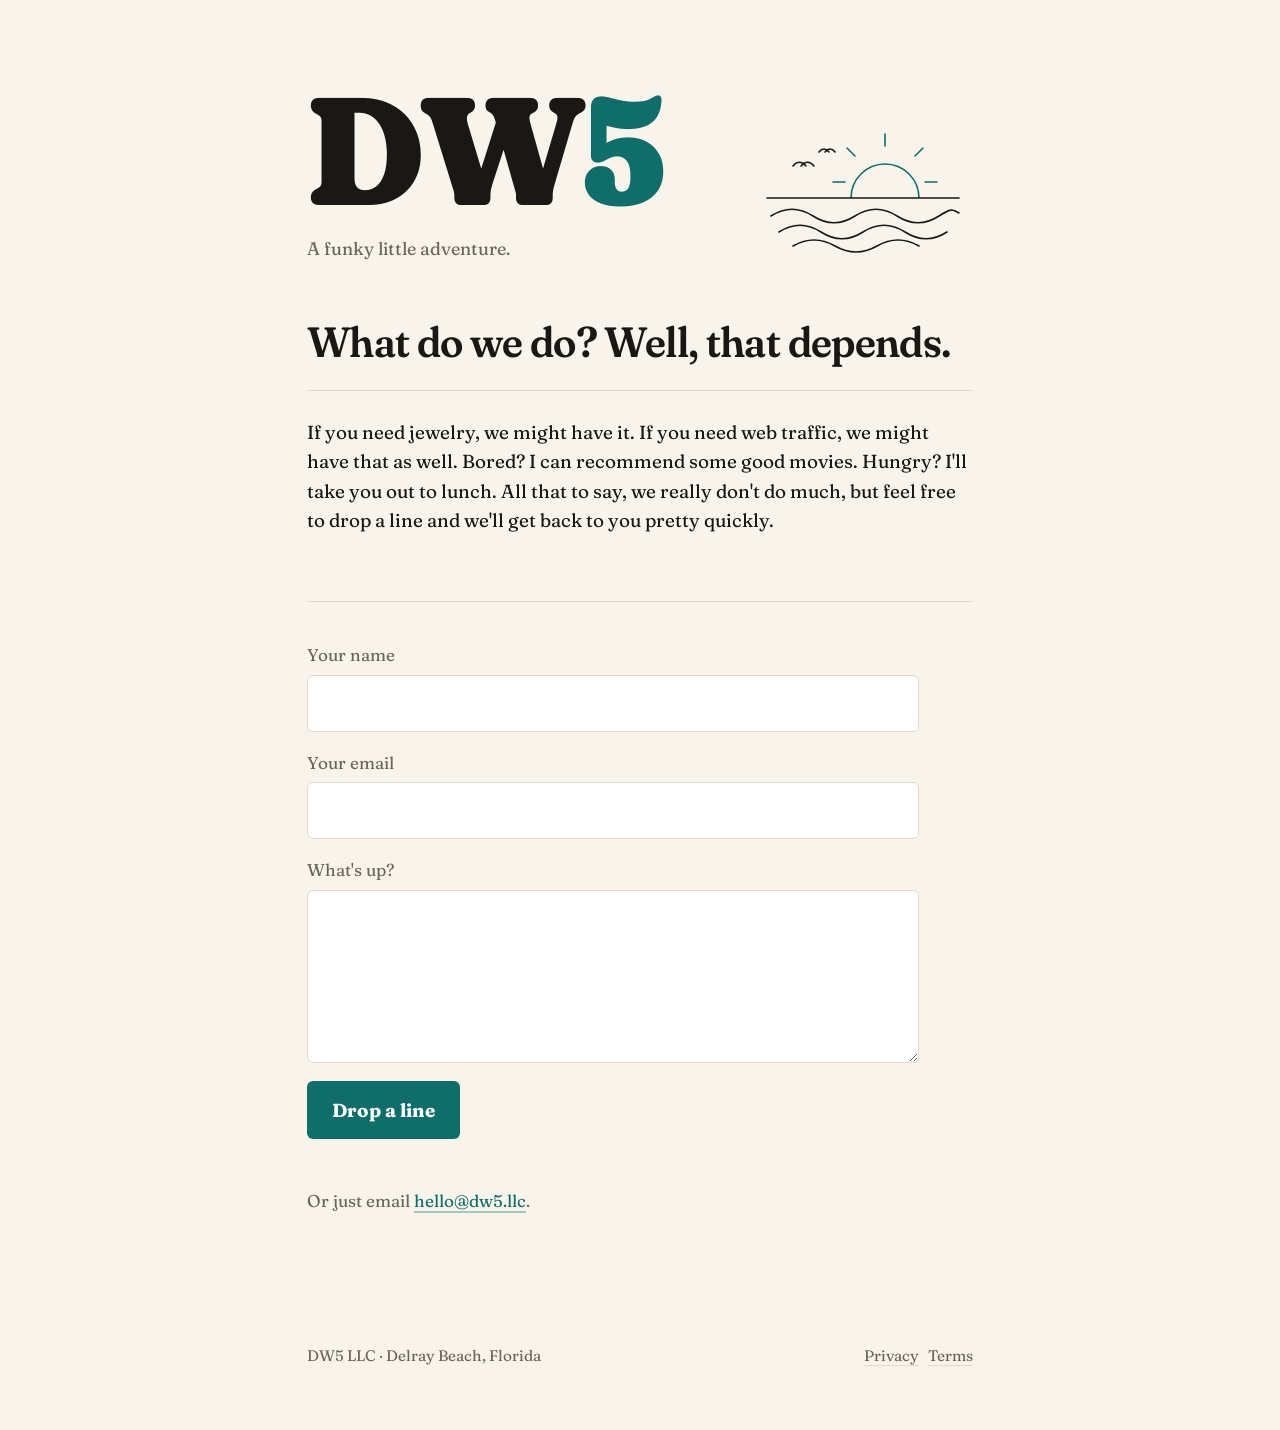
==== index.html @ f7a54632 "Add files via upload" ====
<!doctype html>
<html lang="en">
<head>
<meta charset="utf-8">
<meta name="viewport" content="width=device-width,initial-scale=1">
<title>DW5 — A funky little adventure</title>
<meta name="description" content="DW5 LLC, Delray Beach, Florida. If you need jewelry, we might have it. If you need web traffic, we might have that too. Drop a line.">
<link rel="preconnect" href="https://fonts.googleapis.com"><link rel="preconnect" href="https://fonts.gstatic.com" crossorigin>
<link href="https://fonts.googleapis.com/css2?family=Fraunces:opsz,wght,SOFT,WONK@9..144,400..900,0..100,0..1&display=swap" rel="stylesheet">
<link rel="stylesheet" href="styles.css">
</head>
<body>
<header class="site"><div class="wrap hero">
  <div>
    <a class="mark" href="/" aria-label="DW5">DW<span>5</span></a>
    <p class="tag">A funky little adventure.</p>
  </div>
  <svg class="art" viewBox="0 0 220 150" role="img" aria-label="Sun setting over the sea" xmlns="http://www.w3.org/2000/svg" fill="none" stroke-linecap="round" stroke-linejoin="round">
    <defs><clipPath id="above"><rect x="0" y="0" width="220" height="92"/></clipPath></defs>
    <g stroke="#0F6E6A" stroke-width="1.6">
      <circle cx="132" cy="92" r="34" clip-path="url(#above)"/>
      <path d="M132 40 v-12 M162 50 l8 -8 M172 76 h12 M102 50 l-8 -8 M92 76 h-12"/>
    </g>
    <g stroke="#1A1815" stroke-width="1.6">
      <path d="M14 92 h192"/>
      <path d="M18 110 c14 -9 28 -9 42 0 s28 9 42 0 s28 -9 42 0 s28 9 42 0 s14 -6 20 -3"/>
      <path d="M26 126 c14 -9 28 -9 42 0 s28 9 42 0 s28 -9 42 0 s28 9 42 0"/>
      <path d="M40 140 c14 -8 28 -8 42 0 s28 8 42 0 s28 -8 42 0"/>
      <path d="M40 60 c4 -5 9 -5 13 0 M48 60 c4 -5 9 -5 13 0"/>
      <path d="M66 46 c3 -4 7 -4 10 0 M72 46 c3 -4 7 -4 10 0"/>
    </g>
  </svg>
</div></header>
<main><div class="wrap">
  <h1>What do we do? Well, that depends.</h1>
  <section class="about">
    <p>If you need jewelry, we might have it. If you need web traffic, we might have that as well. Bored? I can recommend some good movies. Hungry? I'll take you out to lunch. All that to say, we really don't do much, but feel free to drop a line and we'll get back to you pretty quickly.</p>
  </section>
  <section class="contact">
    <form id="contact" novalidate>
      <label>Your name<input name="name" type="text" autocomplete="name" required></label>
      <label>Your email<input name="email" type="email" autocomplete="email" required></label>
      <label>What's up?<textarea name="message" rows="5" required></textarea></label>
      <input name="company" type="text" tabindex="-1" autocomplete="off" class="hp" aria-hidden="true">
      <button type="submit">Drop a line</button>
      <p class="status" role="status" aria-live="polite"></p>
    </form>
    <p class="alt">Or just email <a href="mailto:hello@dw5.llc">hello@dw5.llc</a>.</p>
  </section>
</div></main>
<footer class="site"><div class="wrap">
  <div>DW5 LLC · Delray Beach, Florida</div>
  <div><a href="privacy.html">Privacy</a> &nbsp; <a href="terms.html">Terms</a></div>
</div></footer>
<script>
(function(){
  var f=document.getElementById('contact'), st=f.querySelector('.status'), btn=f.querySelector('button');
  f.addEventListener('submit',async function(e){
    e.preventDefault();
    var d=Object.fromEntries(new FormData(f).entries());
    if(!d.name.trim()||!/^[^@\s]+@[^@\s]+\.[^@\s]+$/.test(d.email)||!d.message.trim()){ st.textContent='Need a name, a real email, and a message.'; return; }
    btn.disabled=true; st.textContent='Sending…';
    try{
      var r=await fetch('/api/contact',{method:'POST',headers:{'Content-Type':'application/json'},body:JSON.stringify(d)});
      var j=await r.json().catch(function(){return {};});
      if(r.ok&&j.ok){ st.textContent='Got it. Talk soon.'; f.reset(); }
      else { st.textContent=(j.error||'Something went wrong')+' — email hello@dw5.llc instead.'; btn.disabled=false; }
    }catch(err){ st.textContent='Couldn\'t send — email hello@dw5.llc instead.'; btn.disabled=false; }
  });
})();
</script>
</body>
</html>
---- styles.css ----
:root{--paper:#F8F4EC;--ink:#1A1815;--soft:#6B665C;--sea:#0F6E6A;--rule:#E1DACB}
*{box-sizing:border-box}
html{font-size:18px;-webkit-text-size-adjust:100%}
body{margin:0;background:var(--paper);color:var(--ink);font-family:"Fraunces",Georgia,serif;font-variation-settings:"opsz" 14,"SOFT" 50;line-height:1.55}
a{color:var(--sea);text-decoration:none;border-bottom:2px solid rgba(15,110,106,.35)}
a:hover{border-bottom-color:var(--sea)}
a:focus-visible{outline:2px solid var(--sea);outline-offset:4px}
.wrap{max-width:40rem;margin:0 auto;padding:0 1.5rem}
/* wordmark */
.mark{display:inline-block;font-weight:900;font-size:clamp(4.5rem,14vw,8.5rem);line-height:.9;letter-spacing:-.04em;color:var(--ink);border:0;font-variation-settings:"opsz" 144,"SOFT" 100,"WONK" 1}
.mark span{color:var(--sea)}
.tag{margin:.9rem 0 0;color:var(--soft);font-size:1rem}
header.site{padding:4.5rem 0 3rem}
main{padding:0 0 3rem}
h1{font-size:clamp(1.7rem,4.2vw,2.35rem);line-height:1.2;font-weight:600;margin:0 0 1.25rem;letter-spacing:-.015em;font-variation-settings:"opsz" 72,"SOFT" 60}
p{margin:0 0 1.15rem;max-width:62ch;font-size:1.05rem}
.about{padding:1.5rem 0 2.5rem;border-top:1px solid var(--rule)}
.contact{padding:2.25rem 0 0;border-top:1px solid var(--rule)}
.contact h2{font-size:1rem;color:var(--soft);font-weight:400;margin:0 0 .6rem}
.contact a.big{font-size:clamp(1.4rem,4vw,2rem);font-weight:600;letter-spacing:-.01em;display:inline-block;margin-bottom:.25rem;border-bottom-width:3px}
.contact p{margin-top:.4rem}
footer.site{padding:3rem 0 3.5rem;color:var(--soft);font-size:.85rem}
footer.site a{color:var(--soft);border-bottom:1px solid var(--rule)}
footer.site .wrap{display:flex;justify-content:space-between;flex-wrap:wrap;gap:.75rem}
.legal{padding:3rem 0}
.legal h1{font-size:1.9rem}
.legal h2{font-size:1.1rem;margin:2rem 0 .5rem}
.legal .back{display:inline-block;margin-bottom:2rem;font-size:.95rem}
@media (max-width:600px){html{font-size:17px}header.site{padding-top:3rem}}
@media (prefers-reduced-motion:reduce){*{transition:none!important}}

/* contact form */
form#contact{display:grid;gap:1rem;max-width:34rem;margin-top:.25rem}
form#contact label{display:grid;gap:.35rem;font-size:.95rem;color:var(--soft)}
form#contact input,form#contact textarea{font:inherit;font-size:1.05rem;color:var(--ink);background:#fff;border:1px solid var(--rule);border-radius:6px;padding:.7rem .8rem;width:100%}
form#contact input:focus,form#contact textarea:focus{outline:2px solid var(--sea);outline-offset:1px;border-color:var(--sea)}
form#contact textarea{resize:vertical;min-height:7rem}
form#contact button{justify-self:start;font:inherit;font-weight:700;font-size:1.05rem;color:#fff;background:var(--sea);border:0;border-radius:6px;padding:.8rem 1.4rem;cursor:pointer}
form#contact button:hover{filter:brightness(.92)}
form#contact button:disabled{opacity:.6;cursor:default}
form#contact .status{min-height:1.4em;margin:0;color:var(--soft);font-size:.95rem}
.hp{position:absolute;left:-9999px;width:1px;height:1px;opacity:0}
.alt{margin-top:1.5rem;font-size:.95rem;color:var(--soft)}
.contact{padding-top:2rem}

/* hero row with art */
.hero{display:flex;align-items:flex-end;justify-content:space-between;gap:2rem}
.art{width:clamp(140px,22vw,220px);height:auto;flex:none;margin-bottom:.4rem}
@media (max-width:600px){.hero{flex-direction:column;align-items:flex-start;gap:1.25rem}.art{width:160px}}
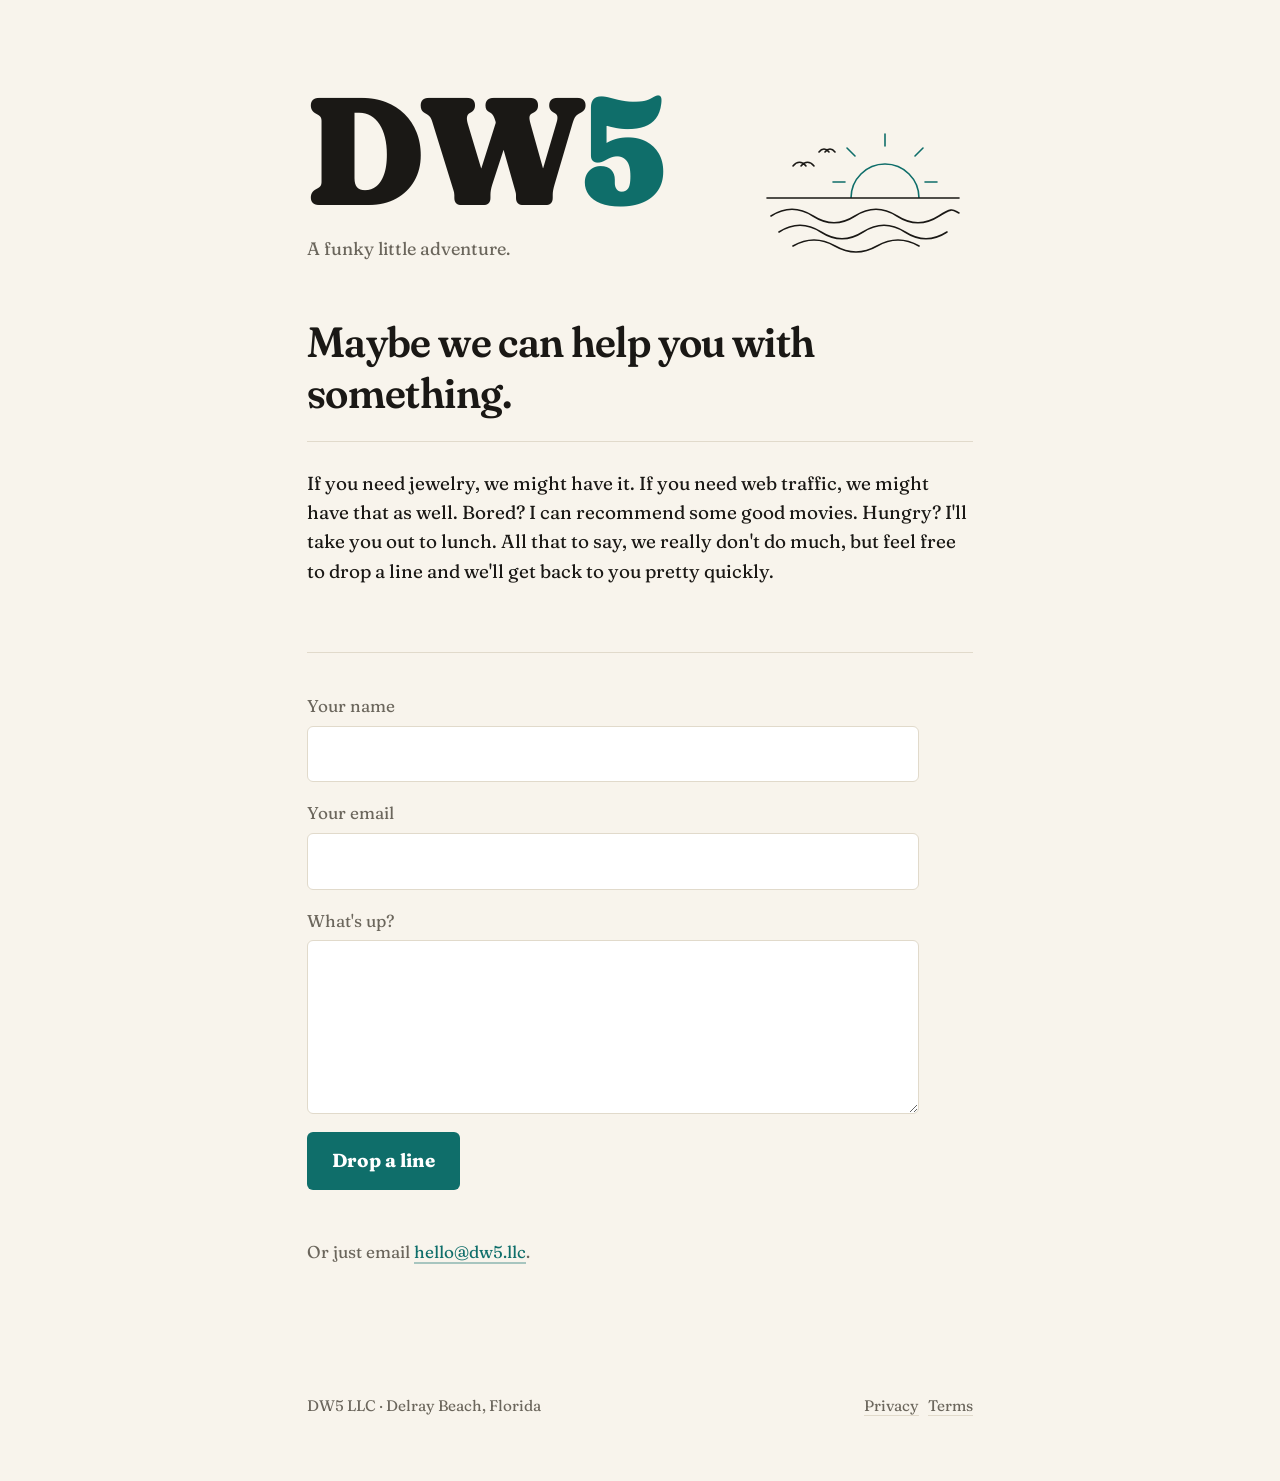
==== commit a889628d: "Add files via upload" ====
--- a/index.html
+++ b/index.html
@@ -32,7 +32,7 @@
   </svg>
 </div></header>
 <main><div class="wrap">
-  <h1>What do we do? Well, that depends.</h1>
+  <h1>Maybe we can help you with something.</h1>
   <section class="about">
     <p>If you need jewelry, we might have it. If you need web traffic, we might have that as well. Bored? I can recommend some good movies. Hungry? I'll take you out to lunch. All that to say, we really don't do much, but feel free to drop a line and we'll get back to you pretty quickly.</p>
   </section>
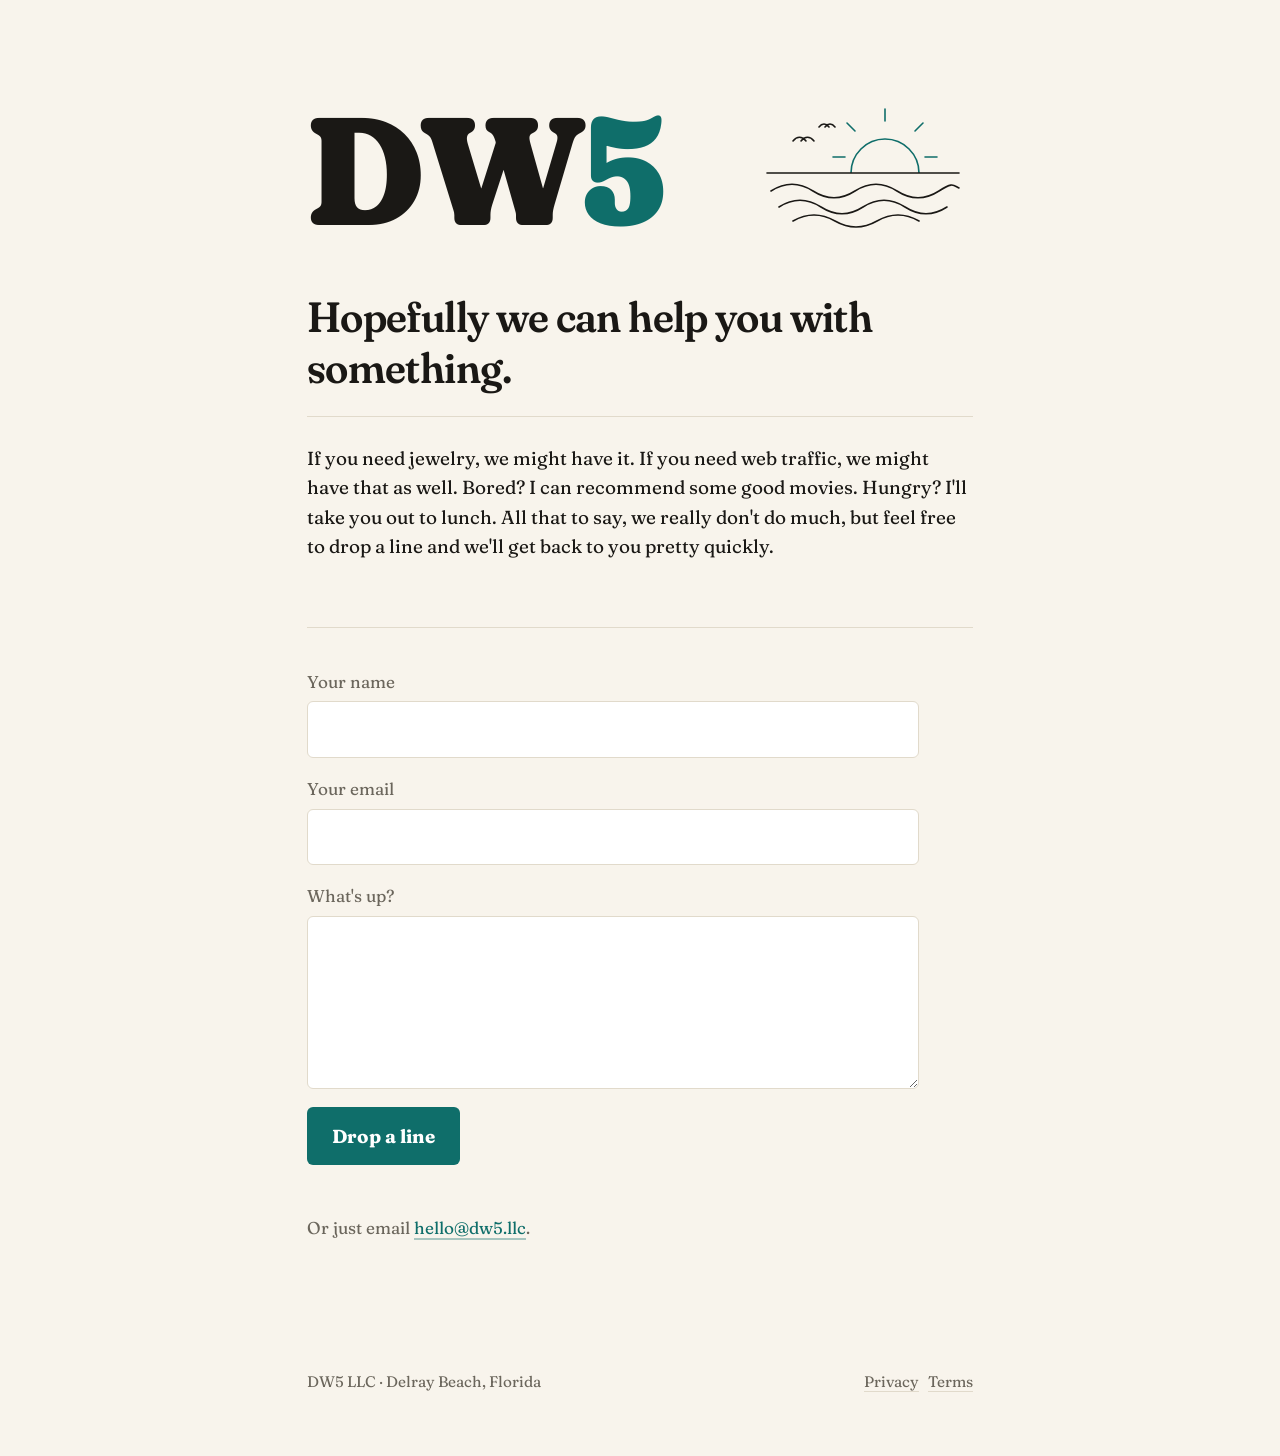
==== commit 883d3394: "Add files via upload" ====
--- a/index.html
+++ b/index.html
@@ -3,7 +3,7 @@
 <head>
 <meta charset="utf-8">
 <meta name="viewport" content="width=device-width,initial-scale=1">
-<title>DW5 — A funky little adventure</title>
+<title>DW5 — Delray Beach, Florida</title>
 <meta name="description" content="DW5 LLC, Delray Beach, Florida. If you need jewelry, we might have it. If you need web traffic, we might have that too. Drop a line.">
 <link rel="preconnect" href="https://fonts.googleapis.com"><link rel="preconnect" href="https://fonts.gstatic.com" crossorigin>
 <link href="https://fonts.googleapis.com/css2?family=Fraunces:opsz,wght,SOFT,WONK@9..144,400..900,0..100,0..1&display=swap" rel="stylesheet">
@@ -13,7 +13,6 @@
 <header class="site"><div class="wrap hero">
   <div>
     <a class="mark" href="/" aria-label="DW5">DW<span>5</span></a>
-    <p class="tag">A funky little adventure.</p>
   </div>
   <svg class="art" viewBox="0 0 220 150" role="img" aria-label="Sun setting over the sea" xmlns="http://www.w3.org/2000/svg" fill="none" stroke-linecap="round" stroke-linejoin="round">
     <defs><clipPath id="above"><rect x="0" y="0" width="220" height="92"/></clipPath></defs>
@@ -32,7 +31,7 @@
   </svg>
 </div></header>
 <main><div class="wrap">
-  <h1>Maybe we can help you with something.</h1>
+  <h1>Hopefully we can help you with something.</h1>
   <section class="about">
     <p>If you need jewelry, we might have it. If you need web traffic, we might have that as well. Bored? I can recommend some good movies. Hungry? I'll take you out to lunch. All that to say, we really don't do much, but feel free to drop a line and we'll get back to you pretty quickly.</p>
   </section>
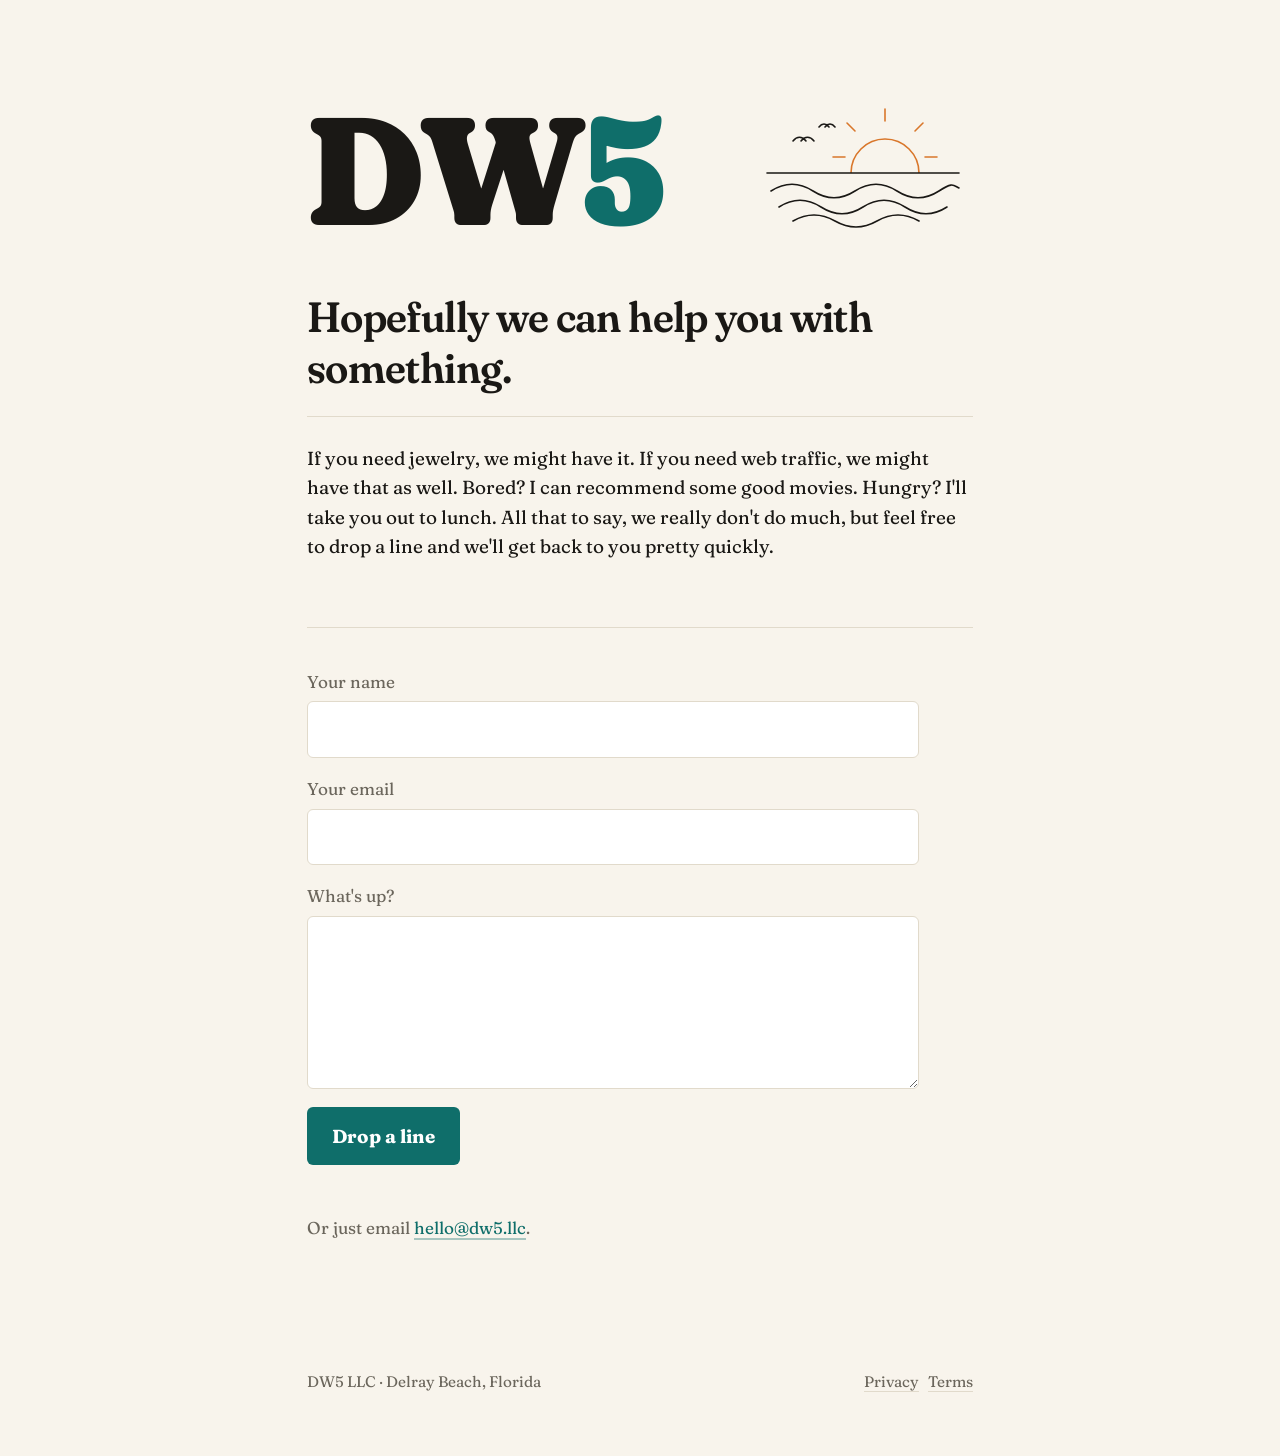
==== commit f8924d4d: "Add files via upload" ====
--- a/index.html
+++ b/index.html
@@ -16,7 +16,7 @@
   </div>
   <svg class="art" viewBox="0 0 220 150" role="img" aria-label="Sun setting over the sea" xmlns="http://www.w3.org/2000/svg" fill="none" stroke-linecap="round" stroke-linejoin="round">
     <defs><clipPath id="above"><rect x="0" y="0" width="220" height="92"/></clipPath></defs>
-    <g stroke="#0F6E6A" stroke-width="1.6">
+    <g stroke="#D9772B" stroke-width="1.6">
       <circle cx="132" cy="92" r="34" clip-path="url(#above)"/>
       <path d="M132 40 v-12 M162 50 l8 -8 M172 76 h12 M102 50 l-8 -8 M92 76 h-12"/>
     </g>
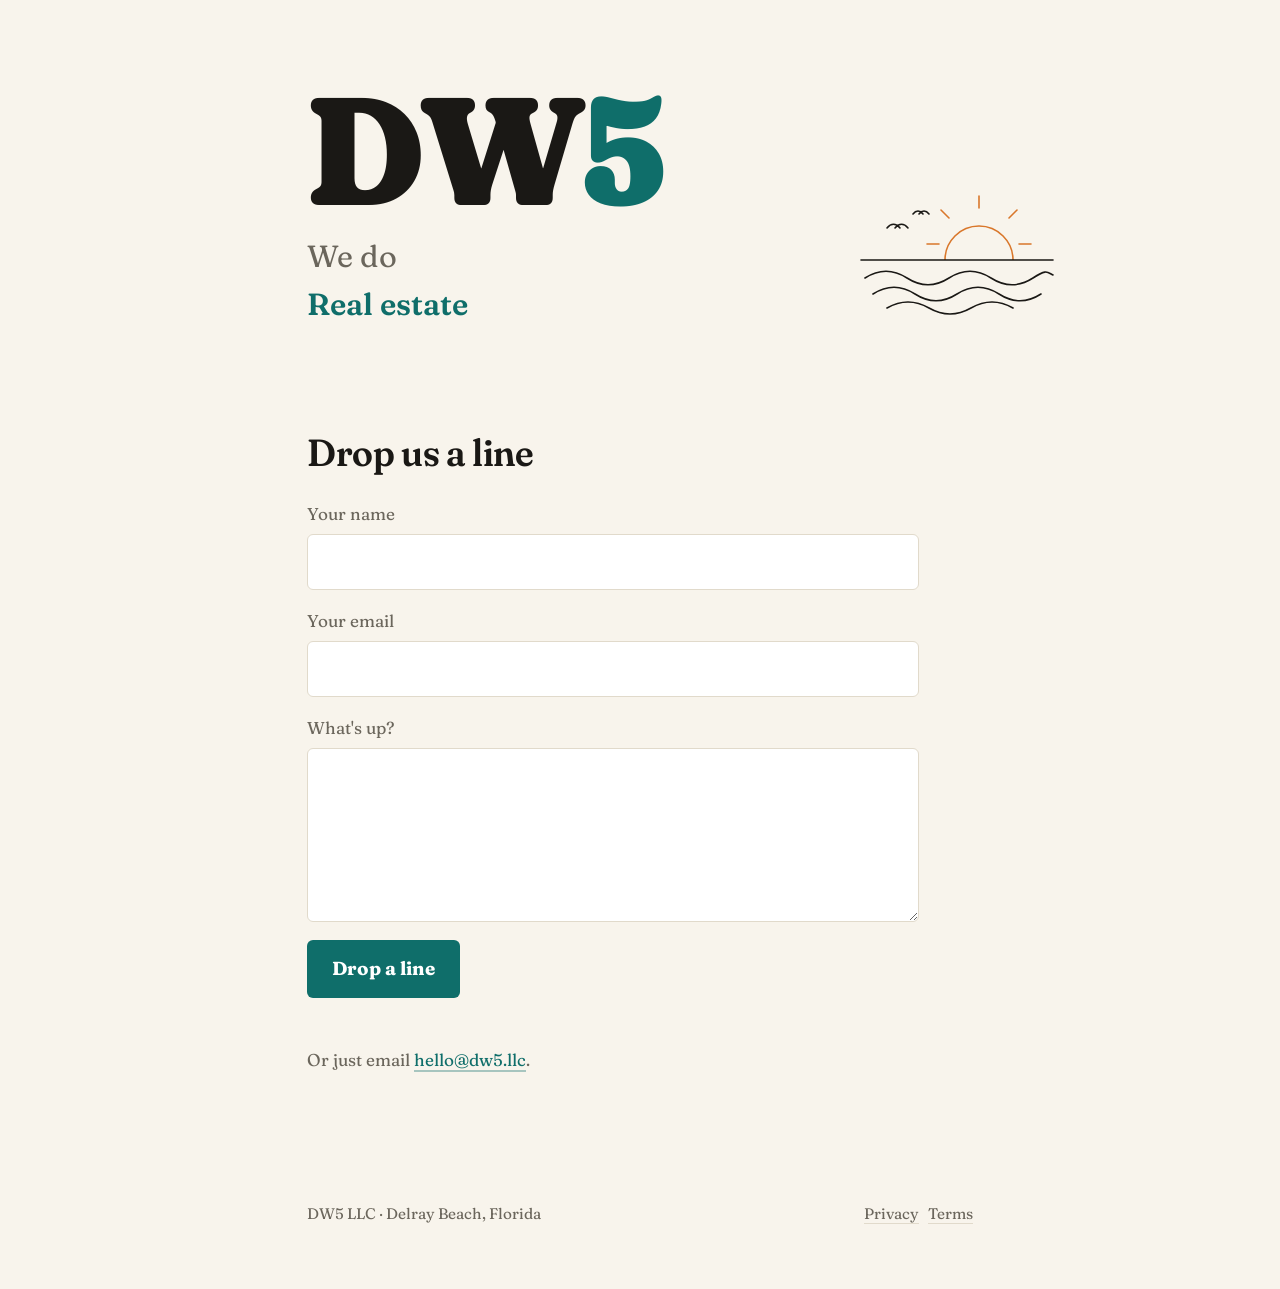
==== commit 6c6632b3: "Add files via upload" ====
--- a/index.html
+++ b/index.html
@@ -13,6 +13,11 @@
 <header class="site"><div class="wrap hero">
   <div>
     <a class="mark" href="/" aria-label="DW5">DW<span>5</span></a>
+    <p class="rotator" aria-live="off">
+      <span class="rot-label">We do</span>
+      <span class="rot-stage"><span class="rot-word is-on" data-i="0">Real estate</span></span>
+    </p>
+    <noscript><p class="rotator-static">Real estate · Digital marketing · Healthcare supplies · Consumer packaged goods · Gold and jewelry</p></noscript>
   </div>
   <svg class="art" viewBox="0 0 220 150" role="img" aria-label="Sun setting over the sea" xmlns="http://www.w3.org/2000/svg" fill="none" stroke-linecap="round" stroke-linejoin="round">
     <defs><clipPath id="above"><rect x="0" y="0" width="220" height="92"/></clipPath></defs>
@@ -31,11 +36,8 @@
   </svg>
 </div></header>
 <main><div class="wrap">
-  <h1>Hopefully we can help you with something.</h1>
-  <section class="about">
-    <p>If you need jewelry, we might have it. If you need web traffic, we might have that as well. Bored? I can recommend some good movies. Hungry? I'll take you out to lunch. All that to say, we really don't do much, but feel free to drop a line and we'll get back to you pretty quickly.</p>
-  </section>
   <section class="contact">
+    <h2 class="drop">Drop us a line</h2>
     <form id="contact" novalidate>
       <label>Your name<input name="name" type="text" autocomplete="name" required></label>
       <label>Your email<input name="email" type="email" autocomplete="email" required></label>
@@ -52,6 +54,21 @@
   <div><a href="privacy.html">Privacy</a> &nbsp; <a href="terms.html">Terms</a></div>
 </div></footer>
 <script>
+(function(){
+  var words=['Real estate','Digital marketing','Healthcare supplies','Consumer packaged goods','Gold and jewelry'];
+  var stage=document.querySelector('.rot-stage'); if(!stage) return;
+  var reduce=window.matchMedia&&window.matchMedia('(prefers-reduced-motion: reduce)').matches;
+  if(reduce){ stage.textContent=words.join('  ·  '); return; }
+  var i=0;
+  setInterval(function(){
+    var cur=stage.querySelector('.rot-word');
+    i=(i+1)%words.length;
+    var next=document.createElement('span'); next.className='rot-word'; next.textContent=words[i];
+    stage.appendChild(next);
+    requestAnimationFrame(function(){ requestAnimationFrame(function(){ cur.classList.remove('is-on'); cur.classList.add('is-off'); next.classList.add('is-on'); }); });
+    setTimeout(function(){ if(cur.parentNode) cur.parentNode.removeChild(cur); },700);
+  },2600);
+})();
 (function(){
   var f=document.getElementById('contact'), st=f.querySelector('.status'), btn=f.querySelector('button');
   f.addEventListener('submit',async function(e){
--- a/styles.css
+++ b/styles.css
@@ -47,3 +47,16 @@
 .hero{display:flex;align-items:flex-end;justify-content:space-between;gap:2rem}
 .art{width:clamp(140px,22vw,220px);height:auto;flex:none;margin-bottom:.4rem}
 @media (max-width:600px){.hero{flex-direction:column;align-items:flex-start;gap:1.25rem}.art{width:160px}}
+
+/* rotator under the wordmark */
+.rotator{margin:1rem 0 0;font-size:clamp(1.25rem,3.2vw,1.7rem);line-height:1.3;display:flex;gap:.5rem;align-items:baseline;flex-wrap:wrap}
+.rot-label{color:var(--soft)}
+.rot-stage{position:relative;display:inline-block;min-width:24ch;height:1.3em;overflow:hidden;font-weight:600;color:var(--sea)}
+.rot-word{position:absolute;left:0;top:0;white-space:nowrap;opacity:0;transform:translateY(.6em);transition:opacity .55s ease,transform .55s ease}
+.rot-word.is-on{opacity:1;transform:translateY(0)}
+.rot-word.is-off{opacity:0;transform:translateY(-.6em)}
+.rotator-static{margin:1rem 0 0;color:var(--sea);font-weight:600}
+.contact h2.drop{font-size:clamp(1.5rem,4vw,2.1rem);font-weight:600;color:var(--ink);margin:0 0 1rem;letter-spacing:-.01em;font-variation-settings:"opsz" 72,"SOFT" 60}
+main{padding-top:1.5rem}
+.contact{border-top:0;padding-top:1rem}
+@media (max-width:600px){.rot-stage{min-width:0;width:100%}.rotator{flex-direction:column;gap:.15rem}}
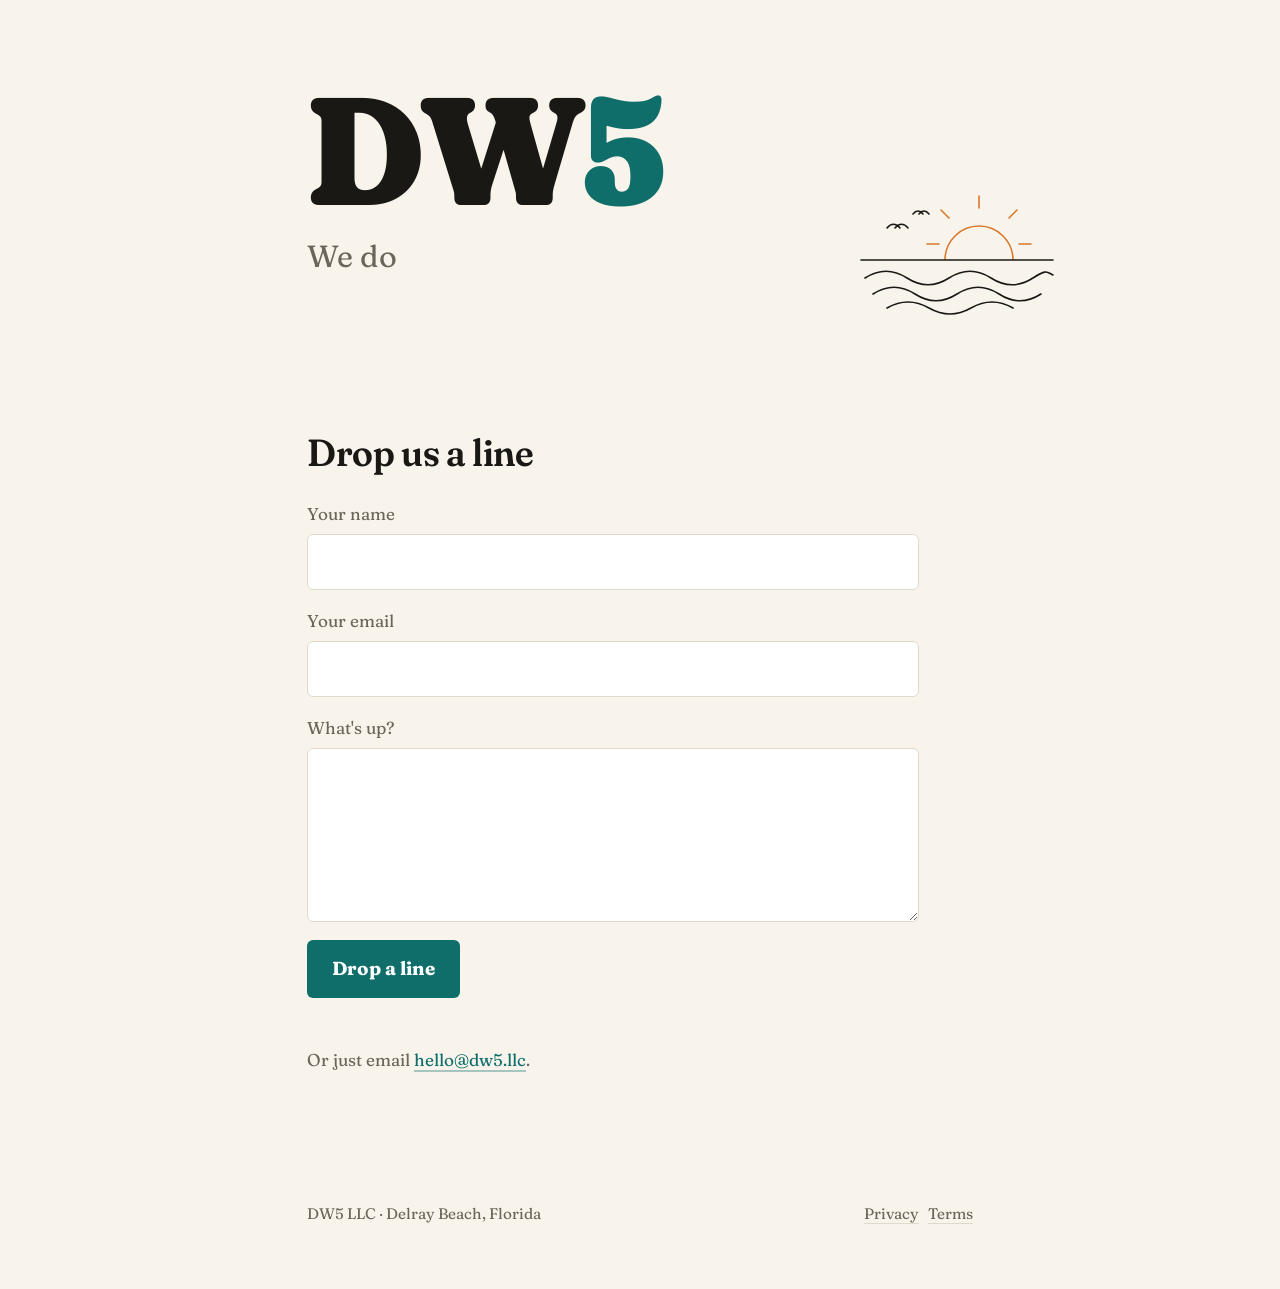
==== commit 5349cb57: "Add files via upload" ====
--- a/index.html
+++ b/index.html
@@ -13,11 +13,16 @@
 <header class="site"><div class="wrap hero">
   <div>
     <a class="mark" href="/" aria-label="DW5">DW<span>5</span></a>
-    <p class="rotator" aria-live="off">
+    <p class="rotator">
       <span class="rot-label">We do</span>
-      <span class="rot-stage"><span class="rot-word is-on" data-i="0">Real estate</span></span>
+      <span class="rot-stage" aria-label="Real estate, digital marketing, healthcare supplies, consumer packaged goods, gold and jewelry">
+        <span class="rot-word" style="--i:0">Real estate</span>
+        <span class="rot-word" style="--i:1">Digital marketing</span>
+        <span class="rot-word" style="--i:2">Healthcare supplies</span>
+        <span class="rot-word" style="--i:3">Consumer packaged goods</span>
+        <span class="rot-word" style="--i:4">Gold and jewelry</span>
+      </span>
     </p>
-    <noscript><p class="rotator-static">Real estate · Digital marketing · Healthcare supplies · Consumer packaged goods · Gold and jewelry</p></noscript>
   </div>
   <svg class="art" viewBox="0 0 220 150" role="img" aria-label="Sun setting over the sea" xmlns="http://www.w3.org/2000/svg" fill="none" stroke-linecap="round" stroke-linejoin="round">
     <defs><clipPath id="above"><rect x="0" y="0" width="220" height="92"/></clipPath></defs>
@@ -55,21 +60,6 @@
 </div></footer>
 <script>
 (function(){
-  var words=['Real estate','Digital marketing','Healthcare supplies','Consumer packaged goods','Gold and jewelry'];
-  var stage=document.querySelector('.rot-stage'); if(!stage) return;
-  var reduce=window.matchMedia&&window.matchMedia('(prefers-reduced-motion: reduce)').matches;
-  if(reduce){ stage.textContent=words.join('  ·  '); return; }
-  var i=0;
-  setInterval(function(){
-    var cur=stage.querySelector('.rot-word');
-    i=(i+1)%words.length;
-    var next=document.createElement('span'); next.className='rot-word'; next.textContent=words[i];
-    stage.appendChild(next);
-    requestAnimationFrame(function(){ requestAnimationFrame(function(){ cur.classList.remove('is-on'); cur.classList.add('is-off'); next.classList.add('is-on'); }); });
-    setTimeout(function(){ if(cur.parentNode) cur.parentNode.removeChild(cur); },700);
-  },2600);
-})();
-(function(){
   var f=document.getElementById('contact'), st=f.querySelector('.status'), btn=f.querySelector('button');
   f.addEventListener('submit',async function(e){
     e.preventDefault();
--- a/styles.css
+++ b/styles.css
@@ -48,15 +48,27 @@
 .art{width:clamp(140px,22vw,220px);height:auto;flex:none;margin-bottom:.4rem}
 @media (max-width:600px){.hero{flex-direction:column;align-items:flex-start;gap:1.25rem}.art{width:160px}}
 
-/* rotator under the wordmark */
-.rotator{margin:1rem 0 0;font-size:clamp(1.25rem,3.2vw,1.7rem);line-height:1.3;display:flex;gap:.5rem;align-items:baseline;flex-wrap:wrap}
-.rot-label{color:var(--soft)}
-.rot-stage{position:relative;display:inline-block;min-width:24ch;height:1.3em;overflow:hidden;font-weight:600;color:var(--sea)}
-.rot-word{position:absolute;left:0;top:0;white-space:nowrap;opacity:0;transform:translateY(.6em);transition:opacity .55s ease,transform .55s ease}
-.rot-word.is-on{opacity:1;transform:translateY(0)}
-.rot-word.is-off{opacity:0;transform:translateY(-.6em)}
-.rotator-static{margin:1rem 0 0;color:var(--sea);font-weight:600}
 .contact h2.drop{font-size:clamp(1.5rem,4vw,2.1rem);font-weight:600;color:var(--ink);margin:0 0 1rem;letter-spacing:-.01em;font-variation-settings:"opsz" 72,"SOFT" 60}
 main{padding-top:1.5rem}
 .contact{border-top:0;padding-top:1rem}
 @media (max-width:600px){.rot-stage{min-width:0;width:100%}.rotator{flex-direction:column;gap:.15rem}}
+
+/* rotator under the wordmark — pure CSS, 5 words × 2.6s = 13s loop */
+.rotator{margin:1rem 0 0;font-size:clamp(1.25rem,3.2vw,1.7rem);line-height:1.3;display:flex;gap:.5rem;align-items:baseline;flex-wrap:wrap}
+.rot-label{color:var(--soft)}
+.rot-stage{position:relative;display:inline-block;min-width:24ch;height:1.3em;font-weight:600;color:var(--sea)}
+.rot-word{position:absolute;left:0;top:0;white-space:nowrap;opacity:0;transform:translateY(.6em);
+  animation:rot 13s cubic-bezier(.4,0,.2,1) infinite;animation-delay:calc(var(--i) * 2.6s)}
+@keyframes rot{
+  0%{opacity:0;transform:translateY(.6em)}
+  4%{opacity:1;transform:translateY(0)}
+  17%{opacity:1;transform:translateY(0)}
+  21%{opacity:0;transform:translateY(-.6em)}
+  100%{opacity:0;transform:translateY(-.6em)}
+}
+@media (prefers-reduced-motion:reduce){
+  .rot-stage{height:auto;min-width:0}
+  .rot-word{position:static;opacity:1;transform:none;animation:none;white-space:normal}
+  .rot-word+.rot-word::before{content:" · "}
+}
+@media (max-width:600px){.rot-stage{min-width:0;width:100%}.rotator{flex-direction:column;gap:.15rem}}
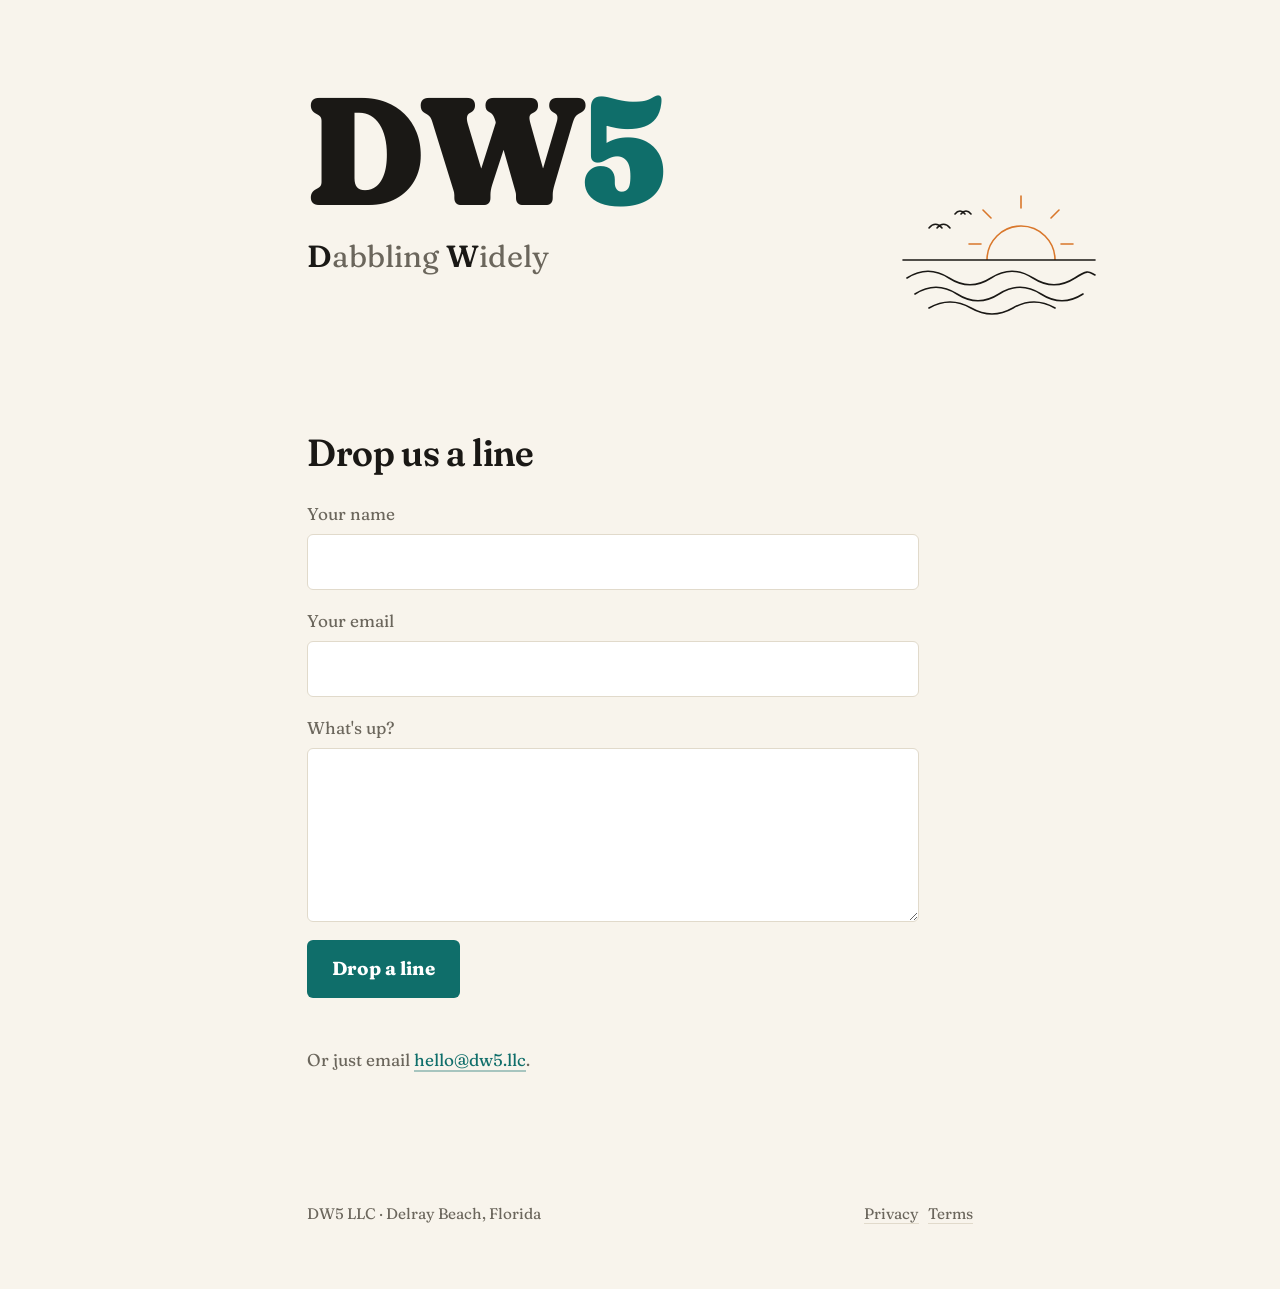
==== commit a3326265: "Add files via upload" ====
--- a/index.html
+++ b/index.html
@@ -14,13 +14,13 @@
   <div>
     <a class="mark" href="/" aria-label="DW5">DW<span>5</span></a>
     <p class="rotator">
-      <span class="rot-label">We do</span>
-      <span class="rot-stage" aria-label="Real estate, digital marketing, healthcare supplies, consumer packaged goods, gold and jewelry">
-        <span class="rot-word" style="--i:0">Real estate</span>
-        <span class="rot-word" style="--i:1">Digital marketing</span>
-        <span class="rot-word" style="--i:2">Healthcare supplies</span>
-        <span class="rot-word" style="--i:3">Consumer packaged goods</span>
-        <span class="rot-word" style="--i:4">Gold and jewelry</span>
+      <span class="rot-label"><b>D</b>abbling <b>W</b>idely</span>
+      <span class="rot-stage" aria-label="1. Real estate, 2. Digital marketing, 3. Healthcare supplies, 4. Consumer packaged goods, 5. Gold and jewelry">
+        <span class="rot-word" style="--i:0"><span class="n">1.</span> Real estate</span>
+        <span class="rot-word" style="--i:1"><span class="n">2.</span> Digital marketing</span>
+        <span class="rot-word" style="--i:2"><span class="n">3.</span> Healthcare supplies</span>
+        <span class="rot-word" style="--i:3"><span class="n">4.</span> Consumer packaged goods</span>
+        <span class="rot-word" style="--i:4"><span class="n">5.</span> Gold and jewelry</span>
       </span>
     </p>
   </div>
--- a/styles.css
+++ b/styles.css
@@ -56,7 +56,9 @@
 /* rotator under the wordmark — pure CSS, 5 words × 2.6s = 13s loop */
 .rotator{margin:1rem 0 0;font-size:clamp(1.25rem,3.2vw,1.7rem);line-height:1.3;display:flex;gap:.5rem;align-items:baseline;flex-wrap:wrap}
 .rot-label{color:var(--soft)}
-.rot-stage{position:relative;display:inline-block;min-width:24ch;height:1.3em;font-weight:600;color:var(--sea)}
+.rot-label b{font-weight:600;color:var(--ink)}
+.rot-word .n{color:var(--soft);font-weight:400;margin-right:.15em}
+.rot-stage{position:relative;display:inline-block;min-width:26ch;height:1.3em;font-weight:600;color:var(--sea)}
 .rot-word{position:absolute;left:0;top:0;white-space:nowrap;opacity:0;transform:translateY(.6em);
   animation:rot 13s cubic-bezier(.4,0,.2,1) infinite;animation-delay:calc(var(--i) * 2.6s)}
 @keyframes rot{
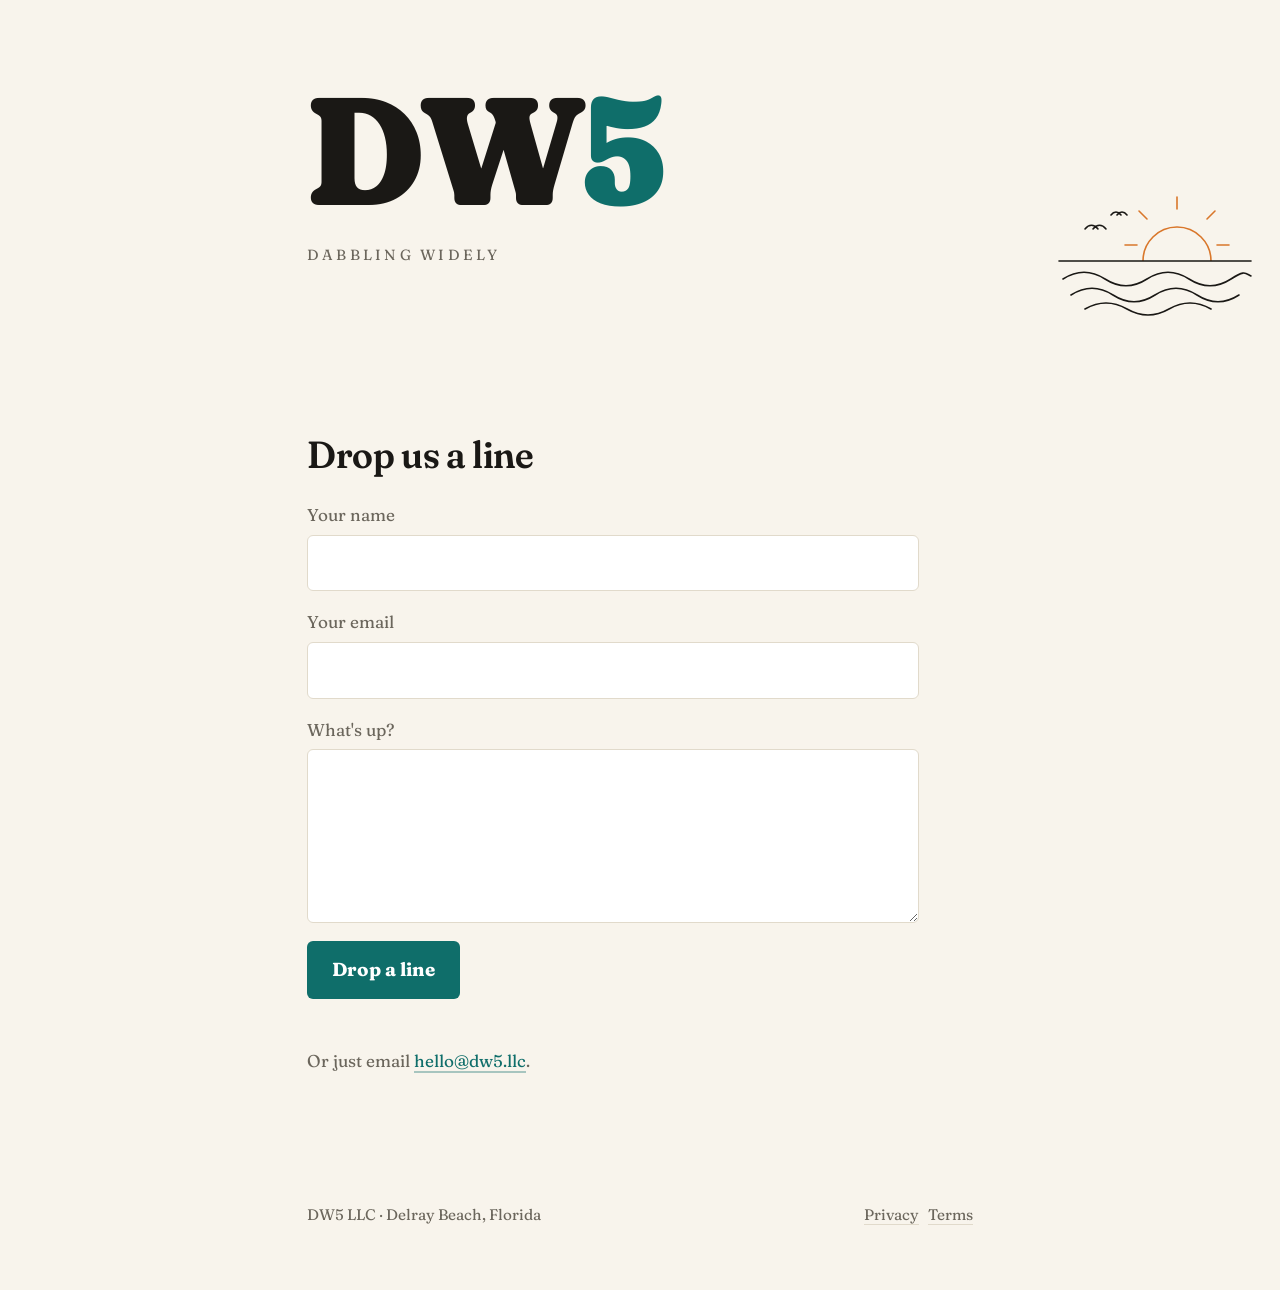
==== commit 035dff8c: "Add files via upload" ====
--- a/index.html
+++ b/index.html
@@ -14,7 +14,7 @@
   <div>
     <a class="mark" href="/" aria-label="DW5">DW<span>5</span></a>
     <p class="rotator">
-      <span class="rot-label"><b>D</b>abbling <b>W</b>idely</span>
+      <span class="rot-label">Dabbling Widely</span>
       <span class="rot-stage" aria-label="1. Real estate, 2. Digital marketing, 3. Healthcare supplies, 4. Consumer packaged goods, 5. Gold and jewelry">
         <span class="rot-word" style="--i:0"><span class="n">1.</span> Real estate</span>
         <span class="rot-word" style="--i:1"><span class="n">2.</span> Digital marketing</span>
--- a/styles.css
+++ b/styles.css
@@ -54,11 +54,10 @@
 @media (max-width:600px){.rot-stage{min-width:0;width:100%}.rotator{flex-direction:column;gap:.15rem}}
 
 /* rotator under the wordmark — pure CSS, 5 words × 2.6s = 13s loop */
-.rotator{margin:1rem 0 0;font-size:clamp(1.25rem,3.2vw,1.7rem);line-height:1.3;display:flex;gap:.5rem;align-items:baseline;flex-wrap:wrap}
-.rot-label{color:var(--soft)}
-.rot-label b{font-weight:600;color:var(--ink)}
-.rot-word .n{color:var(--soft);font-weight:400;margin-right:.15em}
-.rot-stage{position:relative;display:inline-block;min-width:26ch;height:1.3em;font-weight:600;color:var(--sea)}
+.rotator{margin:1.4rem 0 0;display:flex;flex-direction:column;gap:.45rem;align-items:flex-start}
+.rot-label{font-size:.82rem;letter-spacing:.22em;text-transform:uppercase;color:var(--soft);font-weight:400}
+.rot-word .n{color:var(--soft);font-weight:400;font-size:.72em;margin-right:.35em;letter-spacing:.02em}
+.rot-stage{position:relative;display:block;min-width:26ch;height:1.25em;font-size:clamp(1.6rem,4vw,2.3rem);font-weight:600;line-height:1.2;color:var(--sea);letter-spacing:-.01em;font-variation-settings:"opsz" 72,"SOFT" 60}
 .rot-word{position:absolute;left:0;top:0;white-space:nowrap;opacity:0;transform:translateY(.6em);
   animation:rot 13s cubic-bezier(.4,0,.2,1) infinite;animation-delay:calc(var(--i) * 2.6s)}
 @keyframes rot{
